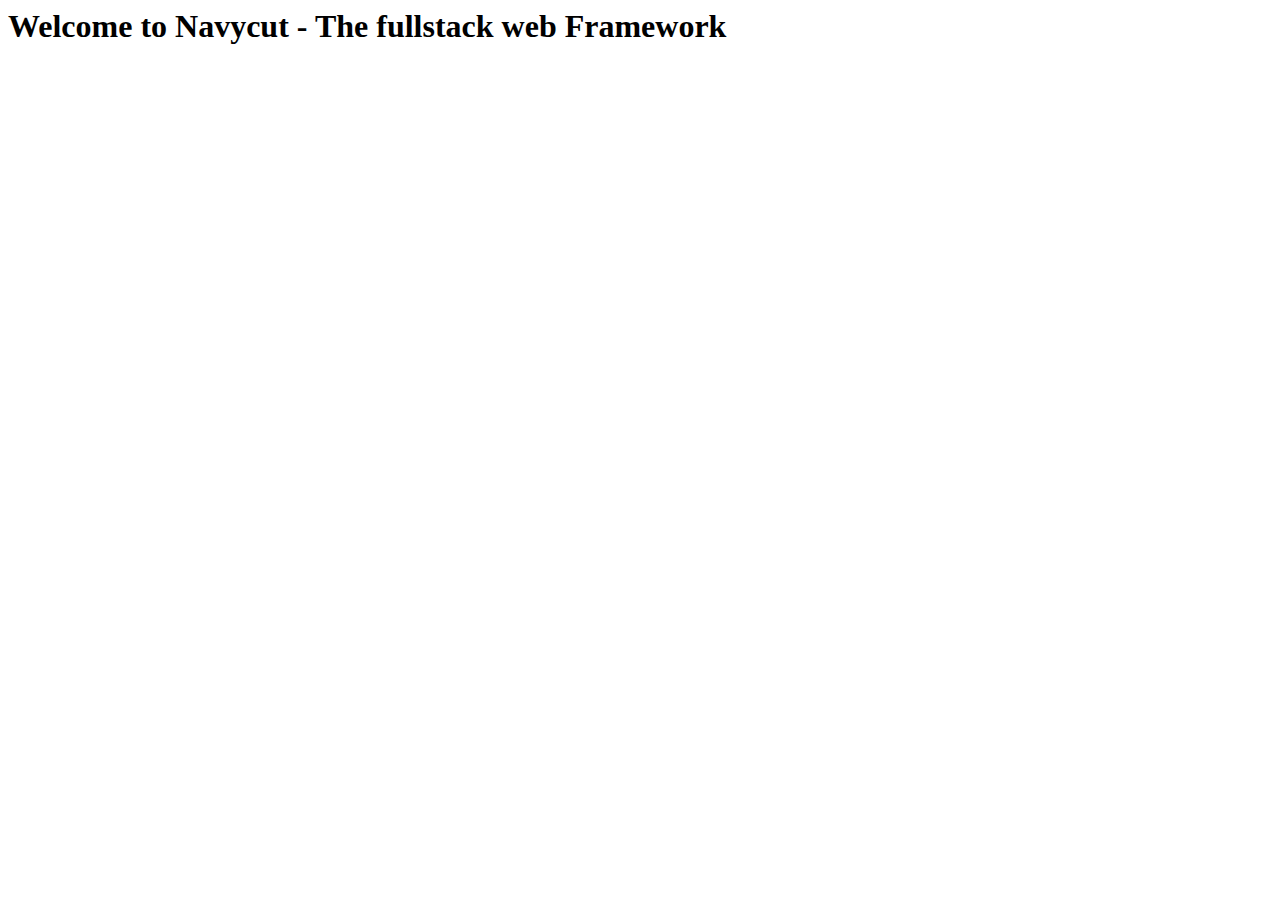
==== index.html @ 8ea92e61 "added index.html file" ====
<html>
    <head>
        <title>
            Navycut - The Fullstack Web Framework for Python
        </title>
    </head>
    <body>
        <h1 style="text-allignment:center;">Welcome to Navycut - The fullstack web Framework</h1>
    </body>


</html>
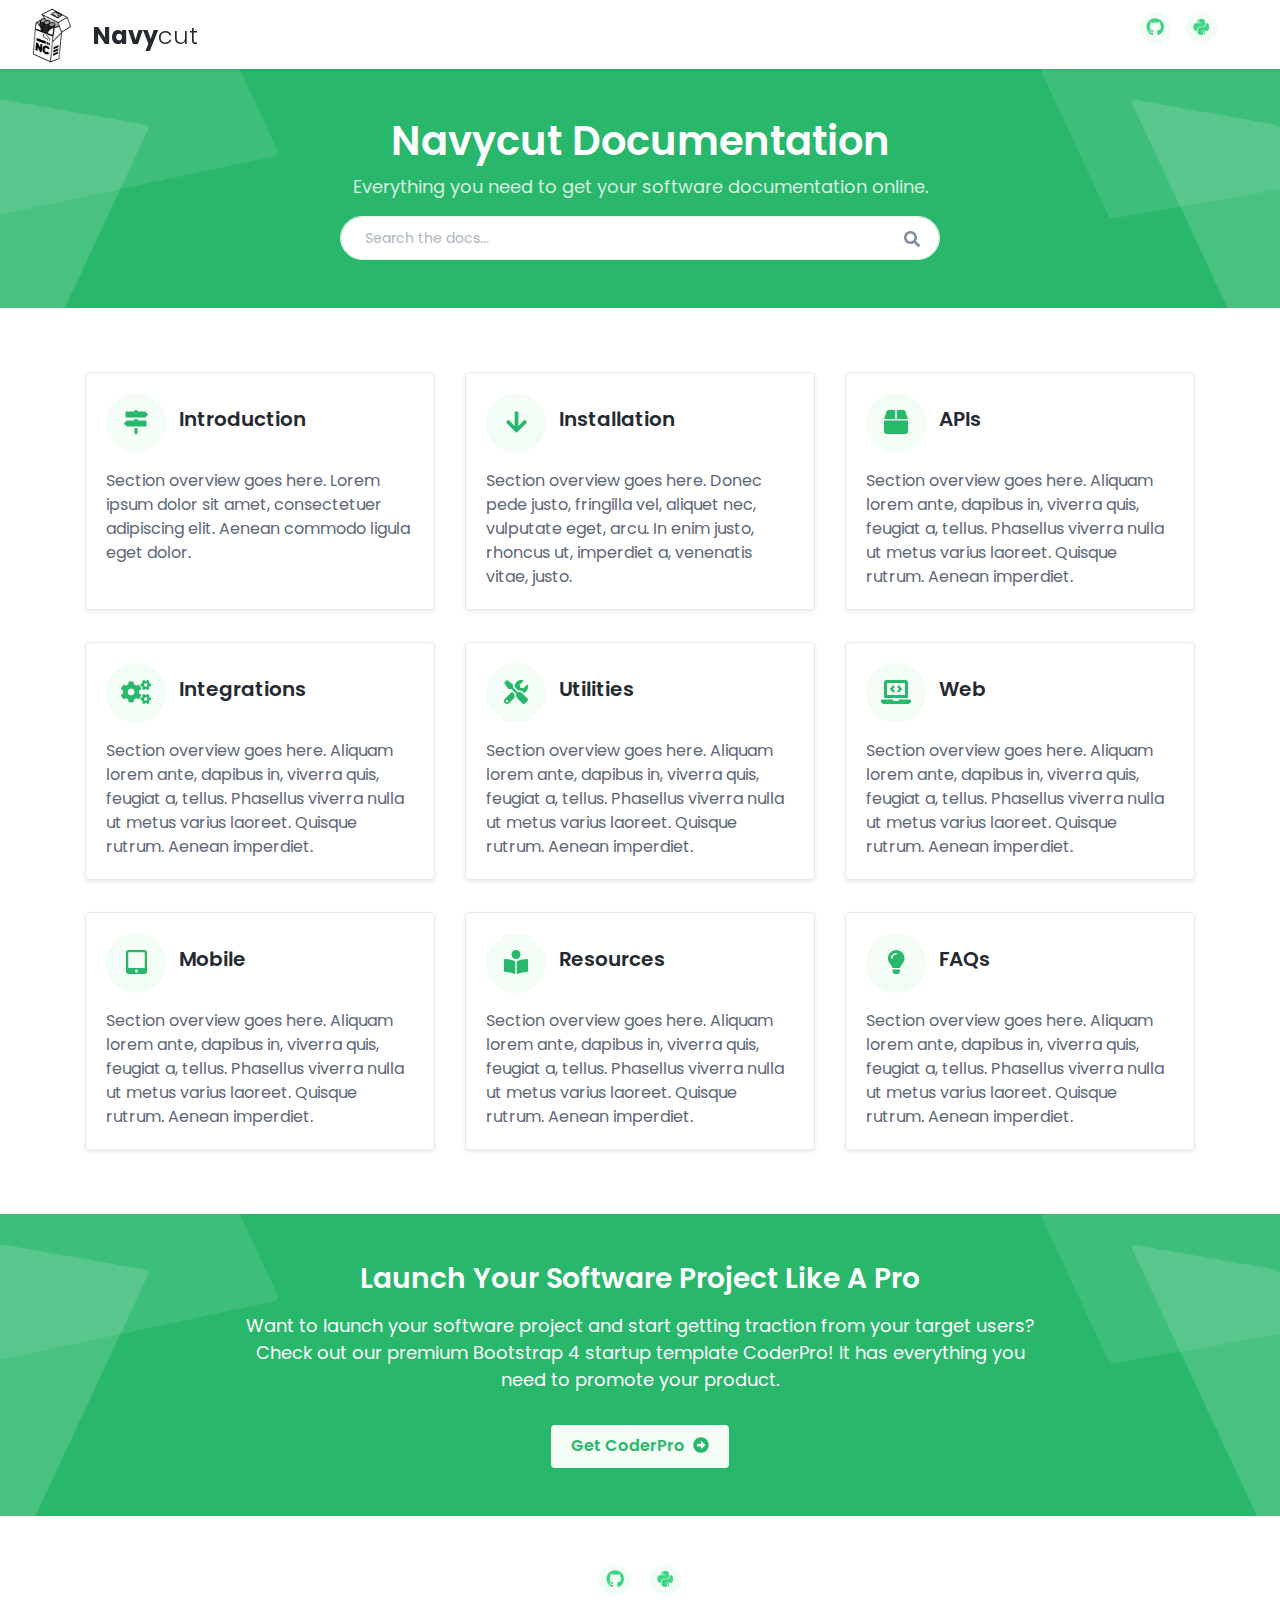
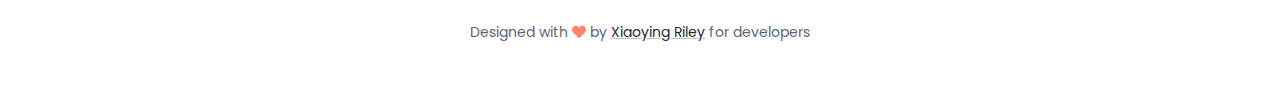
==== commit 59917243: "added basic code without any modification." ====
--- a/index.html
+++ b/index.html
@@ -1,12 +1,259 @@
-<html>
-    <head>
-        <title>
-            Navycut - The Fullstack Web Framework for Python
-        </title>
-    </head>
-    <body>
-        <h1 style="text-allignment:center;">Welcome to Navycut - The fullstack web Framework</h1>
-    </body>
-
-
-</html>+<!DOCTYPE html>
+<html lang="en"> 
+<head>
+    <title>Navycut - The Fullstack web framework to meet the developers expectation.</title>
+    
+    <!-- Meta -->
+    <meta charset="utf-8">
+    <meta http-equiv="X-UA-Compatible" content="IE=edge">
+    <meta name="viewport" content="width=device-width, initial-scale=1.0">
+    <meta name="description" content="The Fullstack web framework to meet the developers expectation">
+    <meta name="author" content="Navycut Opensource Foundation">    
+    <link rel="shortcut icon" href="icons/favicon.ico"> 
+    
+    <!-- Google Font -->
+    <link href="https://fonts.googleapis.com/css?family=Poppins:300,400,500,600,700&display=swap" rel="stylesheet">
+    
+    <!-- FontAwesome JS-->
+    <script defer src="assets/fontawesome/js/all.min.js"></script>
+
+    <!-- Theme CSS -->  
+    <link id="theme-style" rel="stylesheet" href="assets/css/theme.css">
+
+	<!-- custom CSS -->
+	<link rel="stylesheet" href="assets/css/custom.css">
+
+</head> 
+
+<body>    
+    <header class="header fixed-top">	    
+        <div class="branding docs-branding">
+            <div class="container-fluid position-relative py-2">
+                <div class="docs-logo-wrapper">
+	                <div class="site-logo"><a class="navbar-brand" href="index.html"><img class="logo-icon mr-2 logo_image" src="icons/apple-touch-icon.png" alt="logo"><span class="logo-text">Navy<span class="text-alt">cut</span></span></a></div>    
+                </div><!--//docs-logo-wrapper-->
+	            <div class="docs-top-utilities d-flex justify-content-end align-items-center">
+	
+					<ul class="social-list list-inline mx-md-3 mx-lg-5 mb-0 d-none d-lg-flex">
+						<li class="list-inline-item"><a href="https://github.com/navycut/navycut" title="Github official repo"><i class="fab fa-github fa-fw"></i></a></li>
+			            <li class="list-inline-item"><a href="https://pypi.org/project/navycut" title="Pypi official page"><i class="fab fa-python fa-fw"></i></a></li>
+		                <!-- <li class="list-inline-item"><a href="#"><i class="fab fa-slack fa-fw"></i></a></li>
+		                <li class="list-inline-item"><a href="#"><i class="fab fa-product-hunt fa-fw"></i></a></li> -->
+		            </ul><!--//social-list-->
+		            <!-- <a href="https://themes.3rdwavemedia.com/bootstrap-templates/startup/coderdocs-free-bootstrap-4-documentation-template-for-software-projects/" class="btn btn-primary d-none d-lg-flex">Download</a> -->
+	            </div><!--//docs-top-utilities-->
+            </div><!--//container-->
+        </div><!--//branding-->
+    </header><!--//header-->
+    
+    
+    <div class="page-header theme-bg-dark py-5 text-center position-relative">
+	    <div class="theme-bg-shapes-right"></div>
+	    <div class="theme-bg-shapes-left"></div>
+	    <div class="container">
+		    <h1 class="page-heading single-col-max mx-auto">Navycut Documentation</h1>
+		    <div class="page-intro single-col-max mx-auto">Everything you need to get your software documentation online.</div>
+		    <div class="main-search-box pt-3 d-block mx-auto">
+                 <form class="search-form w-100">
+		            <input type="text" placeholder="Search the docs..." name="search" class="form-control search-input">
+		            <button type="submit" class="btn search-btn" value="Search"><i class="fas fa-search"></i></button>
+		        </form>
+             </div>
+	    </div>
+    </div><!--//page-header-->
+    <div class="page-content">
+	    <div class="container">
+		    <div class="docs-overview py-5">
+			    <div class="row justify-content-center">
+				    <div class="col-12 col-lg-4 py-3">
+					    <div class="card shadow-sm">
+						    <div class="card-body">
+							    <h5 class="card-title mb-3">
+								    <span class="theme-icon-holder card-icon-holder mr-2">
+								        <i class="fas fa-map-signs"></i>
+							        </span><!--//card-icon-holder-->
+							        <span class="card-title-text">Introduction</span>
+							    </h5>
+							    <div class="card-text">
+								    Section overview goes here. Lorem ipsum dolor sit amet, consectetuer adipiscing elit. Aenean commodo ligula eget dolor.
+							    </div>
+							    <a class="card-link-mask" href="docs-page.html#section-1"></a>
+						    </div><!--//card-body-->
+					    </div><!--//card-->
+				    </div><!--//col-->
+				    <div class="col-12 col-lg-4 py-3">
+					    <div class="card shadow-sm">
+						    <div class="card-body">
+							    <h5 class="card-title mb-3">
+								    <span class="theme-icon-holder card-icon-holder mr-2">
+								        <i class="fas fa-arrow-down"></i>
+							        </span><!--//card-icon-holder-->
+							        <span class="card-title-text">Installation</span>
+							    </h5>
+							    <div class="card-text">
+								    Section overview goes here. Donec pede justo, fringilla vel, aliquet nec, vulputate eget, arcu. In enim justo, rhoncus ut, imperdiet a, venenatis vitae, justo.
+							    </div>
+							    <a class="card-link-mask" href="docs-page.html#section-2"></a>
+						    </div><!--//card-body-->
+					    </div><!--//card-->
+				    </div><!--//col-->
+				    <div class="col-12 col-lg-4 py-3">
+					    <div class="card shadow-sm">
+						    <div class="card-body">
+							    <h5 class="card-title mb-3">
+								    <span class="theme-icon-holder card-icon-holder mr-2">
+								        <i class="fas fa-box fa-fw"></i>
+							        </span><!--//card-icon-holder-->
+							        <span class="card-title-text">APIs</span>
+							    </h5>
+							    <div class="card-text">
+								    Section overview goes here. Aliquam lorem ante, dapibus in, viverra quis, feugiat a, tellus. Phasellus viverra nulla ut metus varius laoreet. Quisque rutrum. Aenean imperdiet.						    
+								</div>
+							    <a class="card-link-mask" href="docs-page.html#section-3"></a>
+						    </div><!--//card-body-->
+					    </div><!--//card-->
+				    </div><!--//col-->
+				    <div class="col-12 col-lg-4 py-3">
+					    <div class="card shadow-sm">
+						    <div class="card-body">
+							    <h5 class="card-title mb-3">
+								    <span class="theme-icon-holder card-icon-holder mr-2">
+								        <i class="fas fa-cogs fa-fw"></i>
+							        </span><!--//card-icon-holder-->
+							        <span class="card-title-text">Integrations</span>
+							    </h5>
+							    <div class="card-text">
+								    Section overview goes here. Aliquam lorem ante, dapibus in, viverra quis, feugiat a, tellus. Phasellus viverra nulla ut metus varius laoreet. Quisque rutrum. Aenean imperdiet.						    
+								</div>
+							    <a class="card-link-mask" href="docs-page.html#section-4"></a>
+						    </div><!--//card-body-->
+					    </div><!--//card-->
+				    </div><!--//col-->
+				    <div class="col-12 col-lg-4 py-3">
+					    <div class="card shadow-sm">
+						    <div class="card-body">
+							    <h5 class="card-title mb-3">
+								    <span class="theme-icon-holder card-icon-holder mr-2">
+								        <i class="fas fa-tools"></i>
+							        </span><!--//card-icon-holder-->
+							        <span class="card-title-text">Utilities</span>
+							    </h5>
+							    <div class="card-text">
+								    Section overview goes here. Aliquam lorem ante, dapibus in, viverra quis, feugiat a, tellus. Phasellus viverra nulla ut metus varius laoreet. Quisque rutrum. Aenean imperdiet.						    
+								</div>
+							    <a class="card-link-mask" href="docs-page.html#section-5"></a>
+						    </div><!--//card-body-->
+					    </div><!--//card-->
+				    </div><!--//col-->
+				    <div class="col-12 col-lg-4 py-3">
+					    <div class="card shadow-sm">
+						    <div class="card-body">
+							    <h5 class="card-title mb-3">
+								    <span class="theme-icon-holder card-icon-holder mr-2">
+								        <i class="fas fa-laptop-code"></i>
+							        </span><!--//card-icon-holder-->
+							        <span class="card-title-text">Web</span>
+							    </h5>
+							    <div class="card-text">
+								    Section overview goes here. Aliquam lorem ante, dapibus in, viverra quis, feugiat a, tellus. Phasellus viverra nulla ut metus varius laoreet. Quisque rutrum. Aenean imperdiet.						    
+								</div>
+							    <a class="card-link-mask" href="docs-page.html#section-6"></a>
+						    </div><!--//card-body-->
+					    </div><!--//card-->
+				    </div><!--//col-->
+				    <div class="col-12 col-lg-4 py-3">
+					    <div class="card shadow-sm">
+						    <div class="card-body">
+							    <h5 class="card-title mb-3">
+								    <span class="theme-icon-holder card-icon-holder mr-2">
+								        <i class="fas fa-tablet-alt"></i>
+							        </span><!--//card-icon-holder-->
+							        <span class="card-title-text">Mobile</span>
+							    </h5>
+							    <div class="card-text">
+								    Section overview goes here. Aliquam lorem ante, dapibus in, viverra quis, feugiat a, tellus. Phasellus viverra nulla ut metus varius laoreet. Quisque rutrum. Aenean imperdiet.						    
+								</div>
+							    <a class="card-link-mask" href="docs-page.html#section-7"></a>
+						    </div><!--//card-body-->
+					    </div><!--//card-->
+				    </div><!--//col-->
+				    <div class="col-12 col-lg-4 py-3">
+					    <div class="card shadow-sm">
+						    <div class="card-body">
+							    <h5 class="card-title mb-3">
+								    <span class="theme-icon-holder card-icon-holder mr-2">
+								        <i class="fas fa-book-reader"></i>
+							        </span><!--//card-icon-holder-->
+							        <span class="card-title-text">Resources</span>
+							    </h5>
+							    <div class="card-text">
+								    Section overview goes here. Aliquam lorem ante, dapibus in, viverra quis, feugiat a, tellus. Phasellus viverra nulla ut metus varius laoreet. Quisque rutrum. Aenean imperdiet.						    
+								</div>
+							    <a class="card-link-mask" href="docs-page.html#section-8"></a>
+						    </div><!--//card-body-->
+					    </div><!--//card-->
+				    </div><!--//col-->
+				    <div class="col-12 col-lg-4 py-3">
+					    <div class="card shadow-sm">
+						    <div class="card-body">
+							    <h5 class="card-title mb-3">
+								    <span class="theme-icon-holder card-icon-holder mr-2">
+								        <i class="fas fa-lightbulb"></i>
+							        </span><!--//card-icon-holder-->
+							        <span class="card-title-text">FAQs</span>
+							    </h5>
+							    <div class="card-text">
+								    Section overview goes here. Aliquam lorem ante, dapibus in, viverra quis, feugiat a, tellus. Phasellus viverra nulla ut metus varius laoreet. Quisque rutrum. Aenean imperdiet.						    
+								</div>
+							    <a class="card-link-mask" href="docs-page.html#section-9"></a>
+						    </div><!--//card-body-->
+					    </div><!--//card-->
+				    </div><!--//col-->
+			    </div><!--//row-->
+		    </div><!--//container-->
+		</div><!--//container-->
+    </div><!--//page-content-->
+
+    <section class="cta-section text-center py-5 theme-bg-dark position-relative">
+	    <div class="theme-bg-shapes-right"></div>
+	    <div class="theme-bg-shapes-left"></div>
+	    <div class="container">
+		    <h3 class="mb-2 text-white mb-3">Launch Your Software Project Like A Pro</h3>
+		    <div class="section-intro text-white mb-3 single-col-max mx-auto">Want to launch your software project and start getting traction from your target users? Check out our premium <a class="text-white" href="https://themes.3rdwavemedia.com/bootstrap-templates/startup/coderpro-bootstrap-4-startup-template-for-software-projects/">Bootstrap 4 startup template CoderPro</a>! It has everything you need to promote your product.</div>
+		    <div class="pt-3 text-center">
+			    <a class="btn btn-light" href="https://themes.3rdwavemedia.com/bootstrap-templates/startup/coderpro-bootstrap-4-startup-template-for-software-projects/">Get CoderPro<i class="fas fa-arrow-alt-circle-right ml-2"></i></a>
+		    </div>
+	    </div>
+    </section><!--//cta-section-->
+
+               
+    
+    <footer class="footer">
+
+	    <div class="footer-bottom text-center py-5">
+		    
+		    <ul class="social-list list-unstyled pb-4 mb-0">
+			    <li class="list-inline-item"><a href="https://github.com/navycut/navycut"><i class="fab fa-github fa-fw"></i></a></li> 
+	            <li class="list-inline-item"><a href="https://pypi.org/project/navycut"><i class="fab fa-python fa-fw"></i></a></li>
+	            <!-- <li class="list-inline-item"><a href="#"><i class="fab fa-slack fa-fw"></i></a></li>
+	            <li class="list-inline-item"><a href="#"><i class="fab fa-product-hunt fa-fw"></i></a></li>
+	            <li class="list-inline-item"><a href="#"><i class="fab fa-facebook-f fa-fw"></i></a></li>
+	            <li class="list-inline-item"><a href="#"><i class="fab fa-instagram fa-fw"></i></a></li> -->
+	        </ul><!--//social-list-->
+	        
+	        <!--/* This template is free as long as you keep the footer attribution link. If you'd like to use the template without the attribution link, you can buy the commercial license via our website: themes.3rdwavemedia.com Thank you for your support. :) */-->
+            <small class="copyright">Designed with <i class="fas fa-heart" style="color: #fb866a;"></i> by <a class="theme-link" href="http://themes.3rdwavemedia.com" target="_blank">Xiaoying Riley</a> for developers</small>
+            
+	        
+	    </div>
+	    
+    </footer>
+       
+    <!-- Javascript -->          
+    <script src="assets/plugins/jquery-3.4.1.min.js"></script>
+    <script src="assets/plugins/popper.min.js"></script>
+    <script src="assets/plugins/bootstrap/js/bootstrap.min.js"></script>  
+
+</body>
+</html> 
+
--- a/assets/css/custom.css
+++ b/assets/css/custom.css
@@ -0,0 +1,4 @@
+.logo-icon {
+    height: 55px;
+    width: 70px;
+}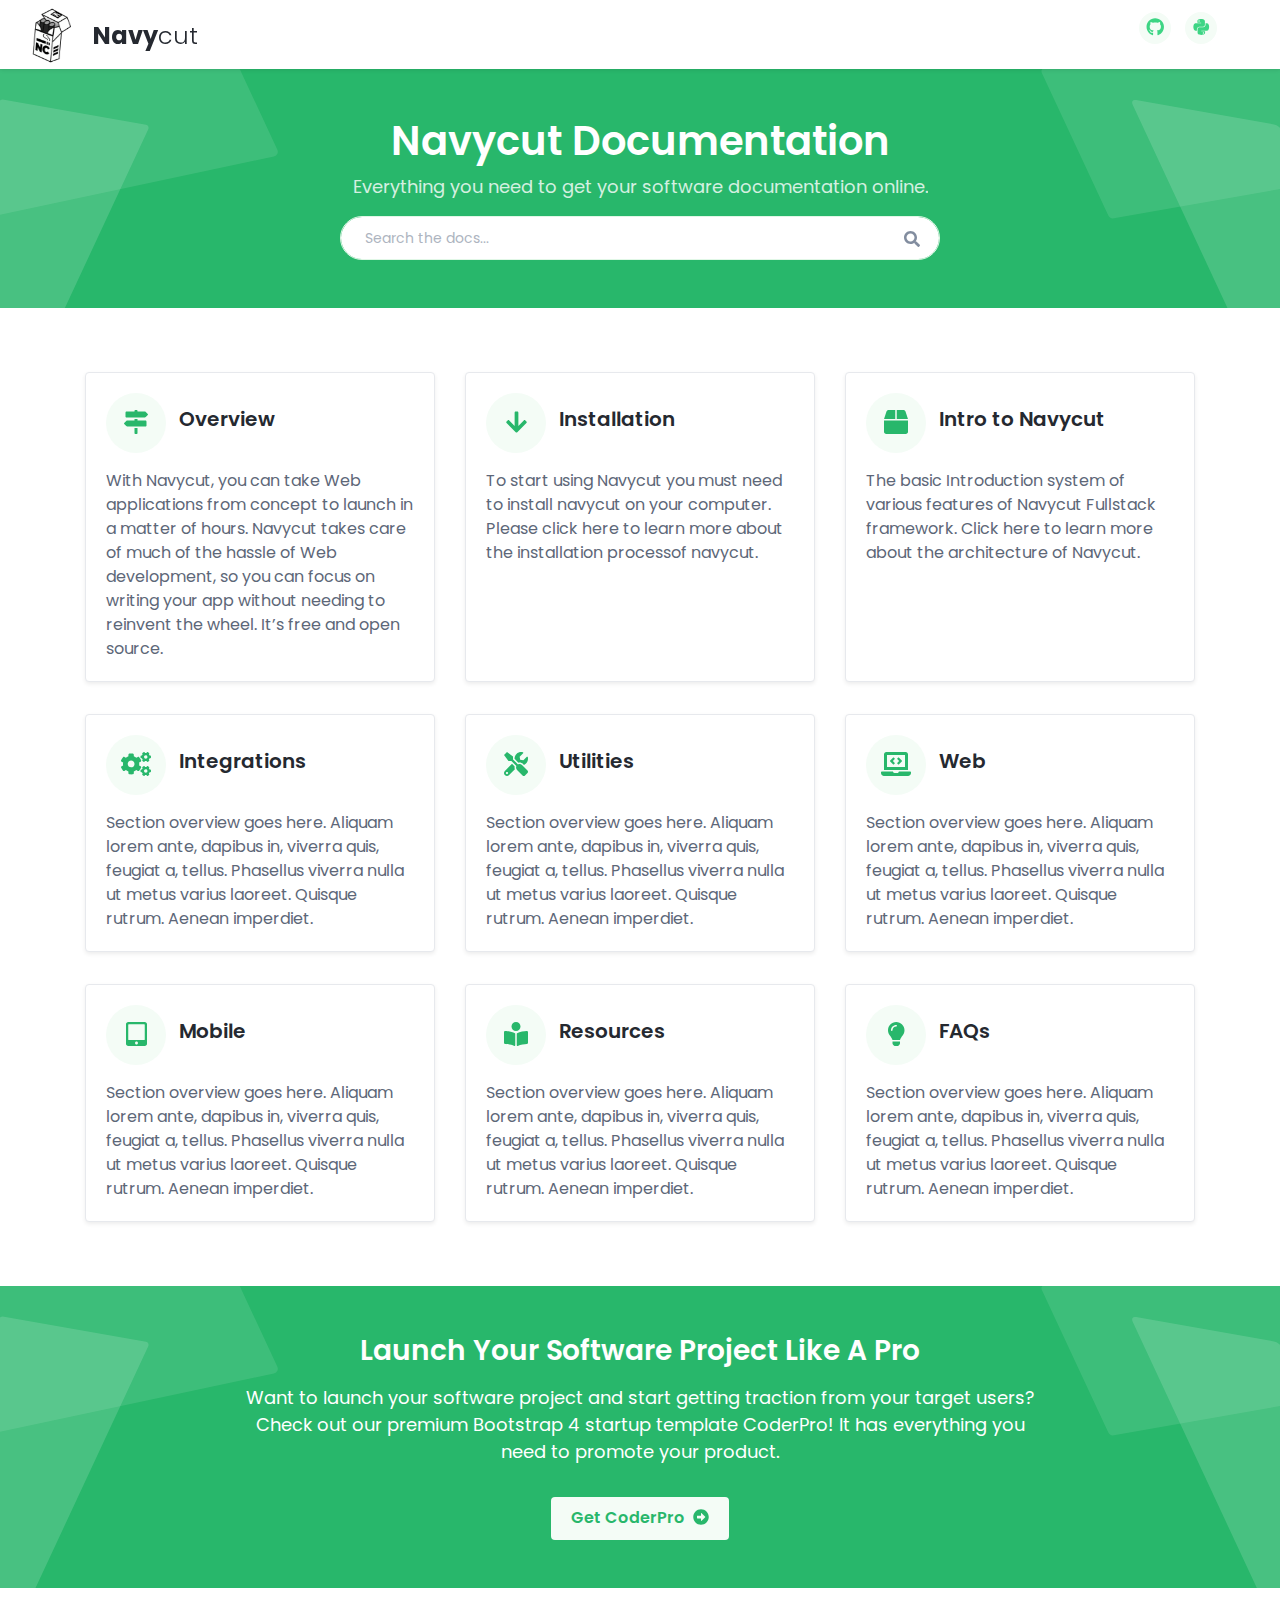
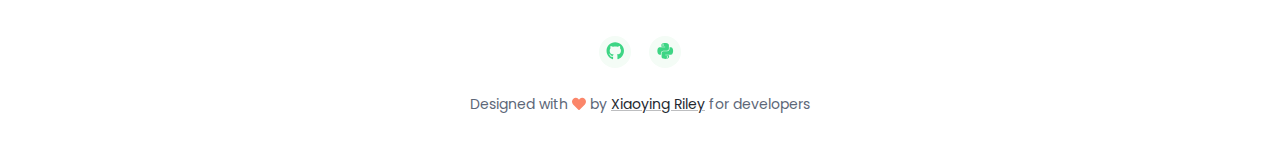
==== commit b46bf894: "added documentation field." ====
--- a/index.html
+++ b/index.html
@@ -72,10 +72,10 @@
 								    <span class="theme-icon-holder card-icon-holder mr-2">
 								        <i class="fas fa-map-signs"></i>
 							        </span><!--//card-icon-holder-->
-							        <span class="card-title-text">Introduction</span>
-							    </h5>
-							    <div class="card-text">
-								    Section overview goes here. Lorem ipsum dolor sit amet, consectetuer adipiscing elit. Aenean commodo ligula eget dolor.
+							        <span class="card-title-text">Overview</span>
+							    </h5>
+							    <div class="card-text">
+								    With Navycut, you can take Web applications from concept to launch in a matter of hours. Navycut takes care of much of the hassle of Web development, so you can focus on writing your app without needing to reinvent the wheel. It’s free and open source.
 							    </div>
 							    <a class="card-link-mask" href="docs-page.html#section-1"></a>
 						    </div><!--//card-body-->
@@ -91,7 +91,7 @@
 							        <span class="card-title-text">Installation</span>
 							    </h5>
 							    <div class="card-text">
-								    Section overview goes here. Donec pede justo, fringilla vel, aliquet nec, vulputate eget, arcu. In enim justo, rhoncus ut, imperdiet a, venenatis vitae, justo.
+								    To start using Navycut you must need to install navycut on your computer. Please click here to learn more about the installation processof navycut.
 							    </div>
 							    <a class="card-link-mask" href="docs-page.html#section-2"></a>
 						    </div><!--//card-body-->
@@ -104,10 +104,10 @@
 								    <span class="theme-icon-holder card-icon-holder mr-2">
 								        <i class="fas fa-box fa-fw"></i>
 							        </span><!--//card-icon-holder-->
-							        <span class="card-title-text">APIs</span>
-							    </h5>
-							    <div class="card-text">
-								    Section overview goes here. Aliquam lorem ante, dapibus in, viverra quis, feugiat a, tellus. Phasellus viverra nulla ut metus varius laoreet. Quisque rutrum. Aenean imperdiet.						    
+							        <span class="card-title-text">Intro to Navycut</span>
+							    </h5>
+							    <div class="card-text">
+								    The basic Introduction system of various features of Navycut Fullstack framework. Click here to learn more about the architecture of Navycut.					    
 								</div>
 							    <a class="card-link-mask" href="docs-page.html#section-3"></a>
 						    </div><!--//card-body-->
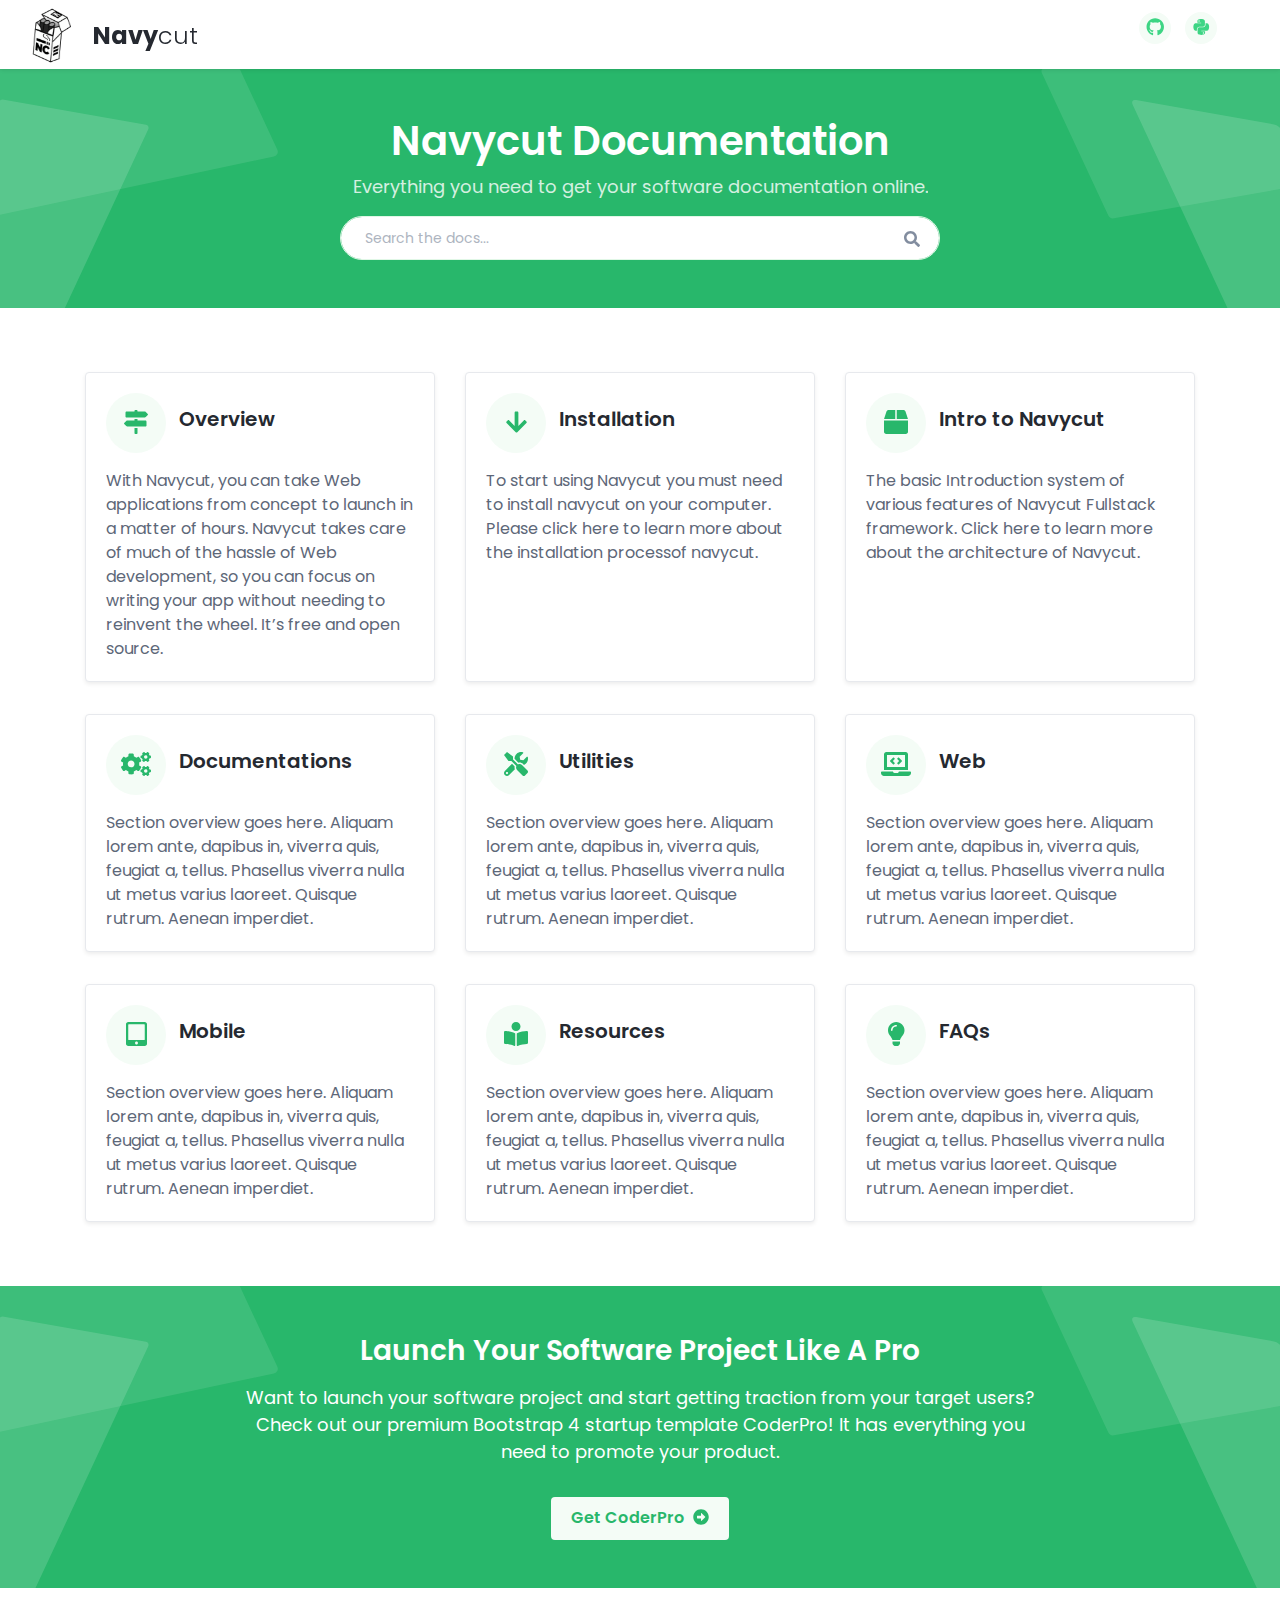
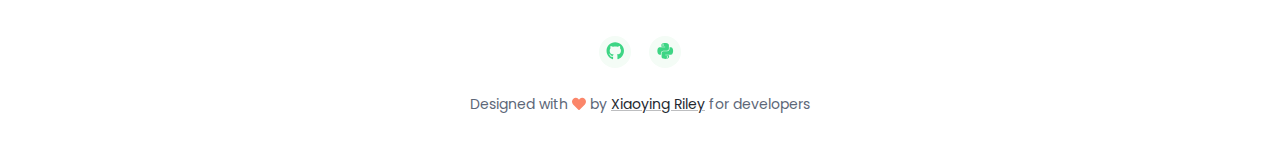
==== commit 15c2c9b1: "some changes." ====
--- a/index.html
+++ b/index.html
@@ -120,7 +120,7 @@
 								    <span class="theme-icon-holder card-icon-holder mr-2">
 								        <i class="fas fa-cogs fa-fw"></i>
 							        </span><!--//card-icon-holder-->
-							        <span class="card-title-text">Integrations</span>
+							        <span class="card-title-text">Documentations</span>
 							    </h5>
 							    <div class="card-text">
 								    Section overview goes here. Aliquam lorem ante, dapibus in, viverra quis, feugiat a, tellus. Phasellus viverra nulla ut metus varius laoreet. Quisque rutrum. Aenean imperdiet.						    
